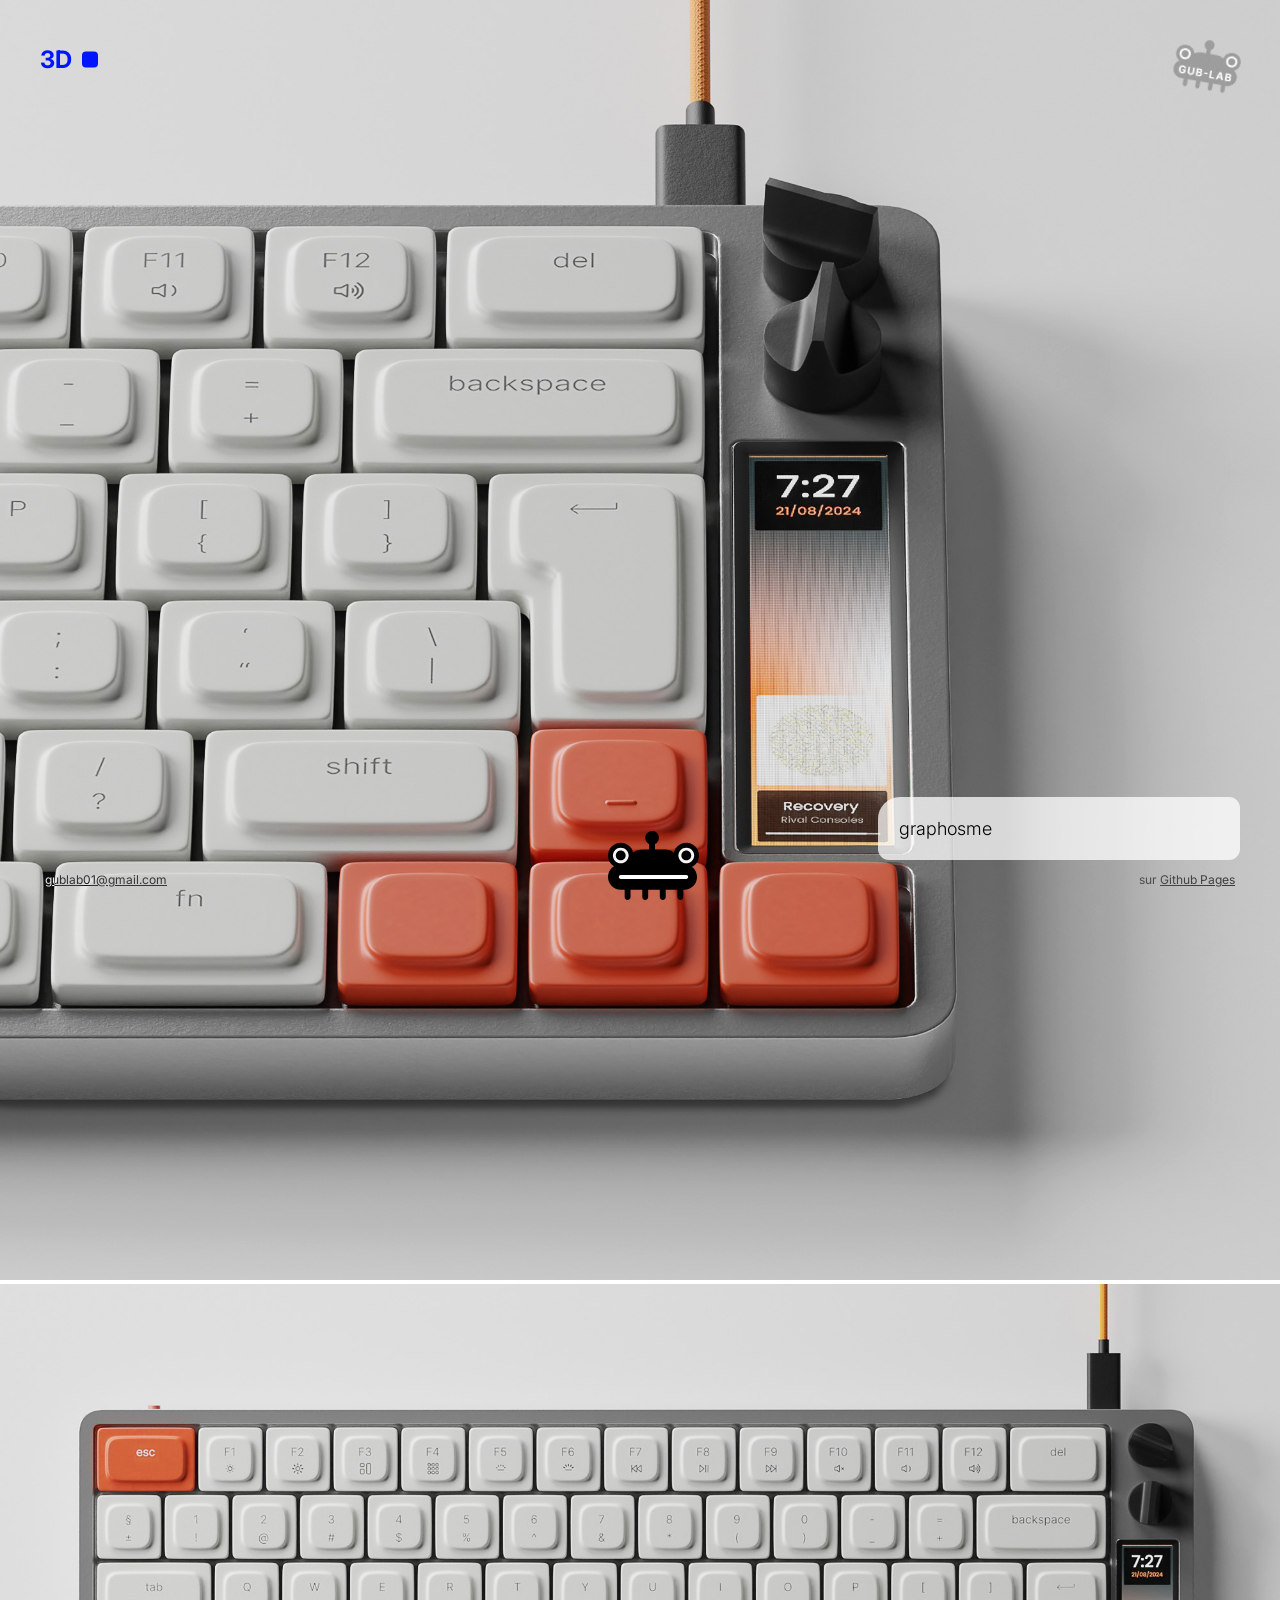
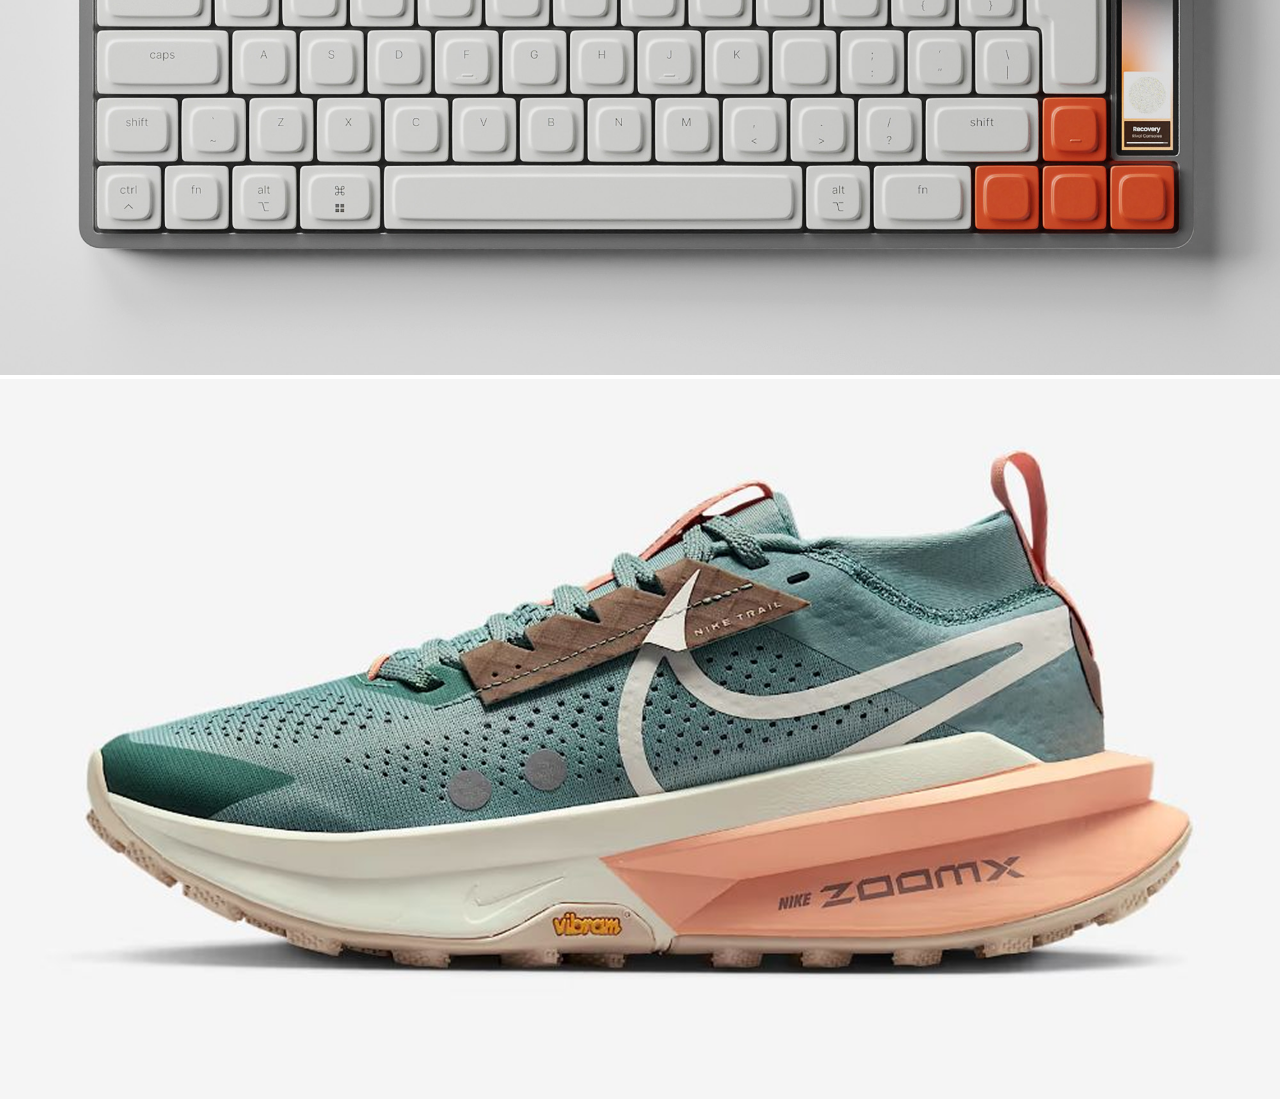
==== 3d.html @ b43754ce "final avant le contenu" ====
<!DOCTYPE html>
<html lang="fr">

<head>
  <meta charset="UTF-8">
  <meta name="viewport" content="width=device-width, initial-scale=1.0">
  <title>GUB-LAB</title>
  <link rel="stylesheet" href="style.css">
  <link rel="icon" type="image/png" href="images/gub.svg">

  <link rel="preconnect" href="https://fonts.googleapis.com">
  <link rel="preconnect" href="https://fonts.gstatic.com" crossorigin>
  <link
    href="https://fonts.googleapis.com/css2?family=Inter:ital,opsz,wght@0,14..32,100..900;1,14..32,100..900&display=swap"
    rel="stylesheet">
</head>

<body>
  <header>
    <a href="index.html">
      <img id="logo" class="tournable" src="images/logo transparent.svg" alt="Accueil" width="67">
    </a>
  </header>

  <div class="galerie">
    <img src="images/knobzoom.jpg" alt="Projet 1" onclick="document.getElementById('desc').textContent = 'Bravo'">
    <img src="images/knobwide.jpg" alt="Projet 2" onclick="document.getElementById('desc').textContent = '3'">
    <img src="images/projet1.png" alt="Projet 3" onclick="document.getElementById('desc').textContent = '54534e'">
  </div>
  <div>

    <nav class="liste">
      <ul>

          <li class="bleu">3D<img class="tournable" src="images/icon 3d.svg" alt="icon 3d" width="16"></li>

      </ul>
    </nav>

    <div class="boite-desc" contenteditable="true" spellcheck="false">
      <p id="desc">
        graphosme
      </p>

    </div>
    <script src="grab.js"></script>
  </div>
  <footer>

    <div class="contact">
      <span><a href="mailto:gublab01@gmail.com">gublab01@gmail.com</a></span>
    </div>

    <div id="heure">
      <span id="heures">00</span>
      <span class="points">:</span>
      <span id="minutes">00</span>
    </div>
    <script src="heure.js"></script>

    <div class="info">
      <span>sur <a href="https://github.com/gub-lab/portfolio">Github Pages</a></span>
    </div>

  </footer>

  <div class="gub">
    <img src="images/gub.svg" alt="gub">
  </div>

</body>

</html>
---- style.css ----
a {
  color: inherit;
  text-decoration: none;
  
}

body {
  margin: 0;
  padding: 0;
  font-family: "Inter", sans-serif;
  cursor:crosshair;
}
  
.petit-mot {
  font-size: 3px;
}



#logo {
  position: fixed;
  right: 40px;
  top: 40px;
  mix-blend-mode:overlay;
  rotate: 10deg;
}

.galerie img {
  width: 100%;
}

.boite-desc {
  position: fixed;
  visibility: hidden;
  bottom: 40px;
  right: 40px;

  width: 320px;

  padding: 21px;
  border-radius: 22px 11px 11px 11px;

  background-color: #ffffffbe;

  outline: none;
  overflow-wrap: break-word;

  font-weight: 300;

  cursor: grab;
  animation: apparition 0.5s ease 1.5s forwards;
}

@keyframes apparition {
  from {
    opacity: 0;
  }

  to {
    opacity: 1;
    visibility: visible;
  }
}

.boite-desc:active {
  cursor: grabbing;
}

.boite-desc p {
  font-size: 18px;

  margin: 0;
  padding: 0;
}

.liste{
  list-style: none;
  position: fixed;

  top: 40px;
  left: 40px;
  
  font-size: 24px;
  font-weight: bold;
}

.liste ul {
  padding: 0;
  margin: 0;
}

.liste li {
  display: flex;

  gap: 10px;

  padding-top: 5px;
}


.projet {
  display: flex;
}

.violet {
  color: #EA00FF;
}

.rouge {
  color: #FF0000;
}

.bleu {
  color: #0015FF;
}

.noir {
  color: #000000;
}

footer {
  color: white;
  font-size: 12px;
  mix-blend-mode: difference;
}

footer a {
  cursor: help;
}

.contact{
  position: fixed;
  left: 45px;
  bottom: 13px;
  text-decoration: underline;
}

#heure {
  position: fixed;
  bottom: 13px;
  left: 50%;
  transform: translateX(-50%);
}

.points {
  animation: clignoter 1s infinite;
}

.info{
  position: fixed;
  right: 45px;
  bottom: 13px;
}

.info a {
  text-decoration: underline;
}

.gub {
  position: fixed;
  bottom: -4px;
  left: 47.5%;
  width: 100px;
  transition: transform 0.3s ease-in-out;
}

.gub:hover {
  transform:scale(0, 0);
  transform:translateX(80px);
}

.tournable {
  animation: tourner 1s linear infinite;
  animation-play-state: paused;
  transform-origin: center;
}

.tournable:hover {
  animation-play-state: running;
}

@keyframes tourner {

  from {
    transform: rotate(0deg);
  }

  to {
    transform: rotate(360deg);
  }
}

@media screen and (max-width: 768px) {
  .desc {
    width: 100px;
  }
  .gub {
    display: none
  }
}



@keyframes clignoter {

  0%,
  50% {
    opacity: 1;
  }

  51%,
  100% {
    opacity: 0;
  }
}
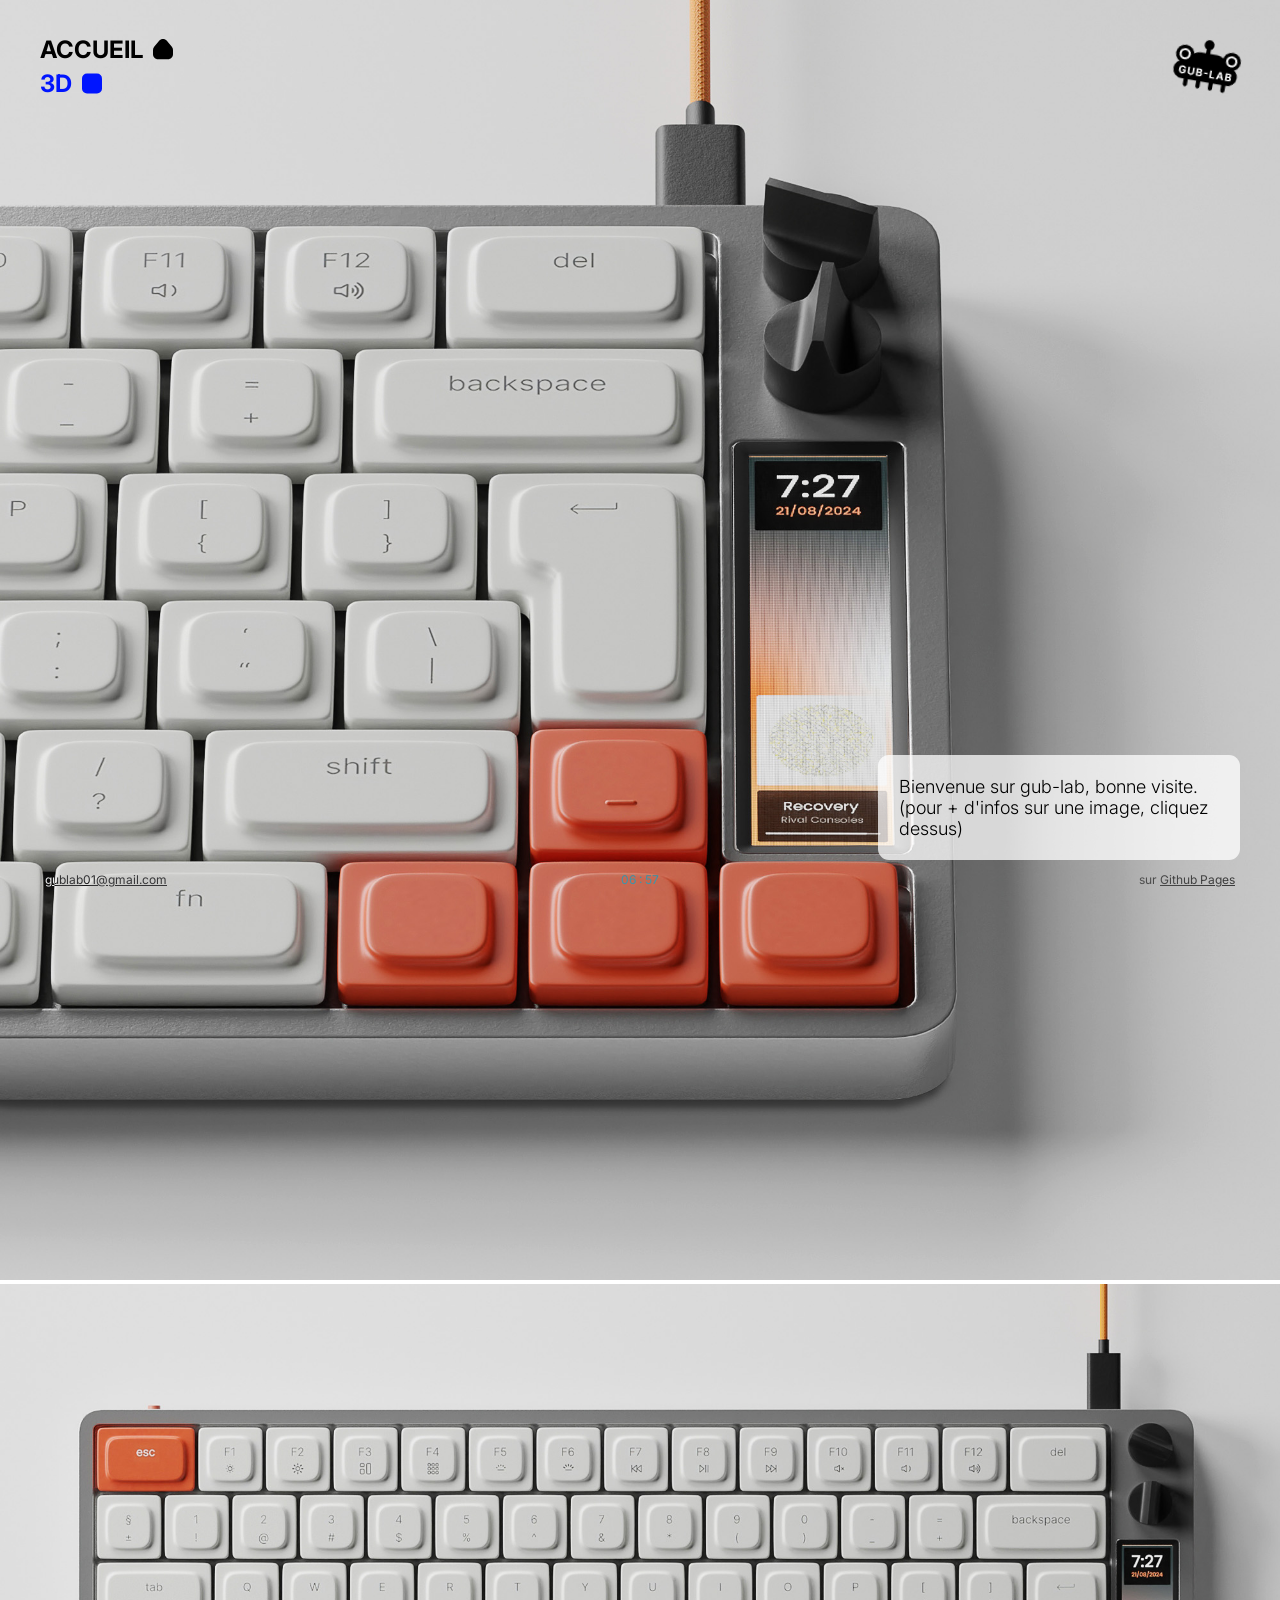
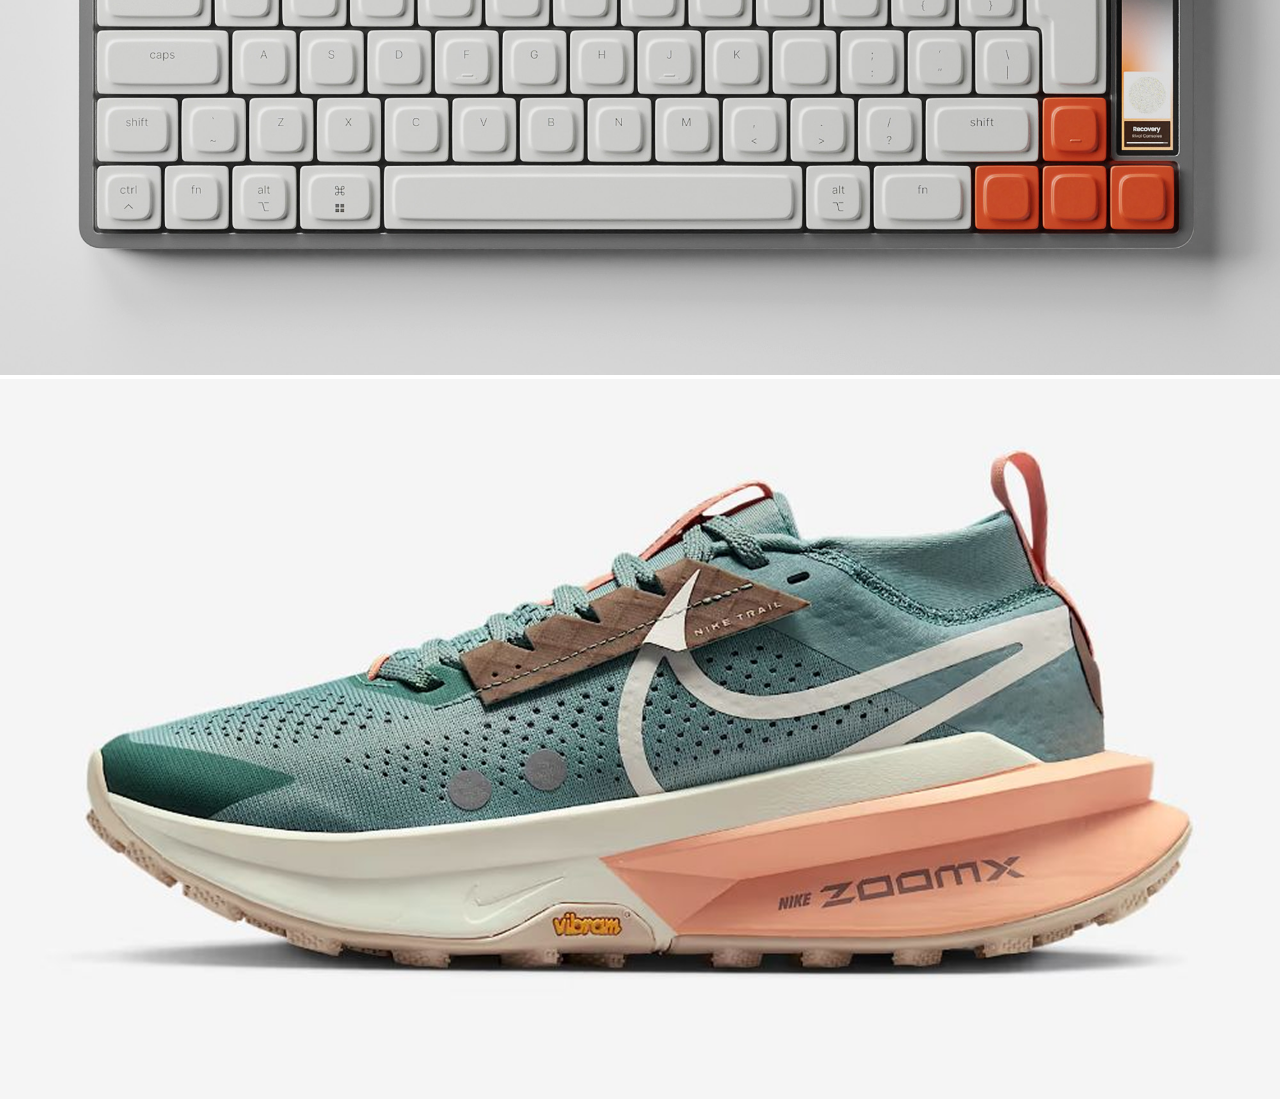
==== commit 9e7fb059: "setup autres pages" ====
--- a/3d.html
+++ b/3d.html
@@ -10,41 +10,46 @@
 
   <link rel="preconnect" href="https://fonts.googleapis.com">
   <link rel="preconnect" href="https://fonts.gstatic.com" crossorigin>
-  <link
-    href="https://fonts.googleapis.com/css2?family=Inter:ital,opsz,wght@0,14..32,100..900;1,14..32,100..900&display=swap"
-    rel="stylesheet">
+  <link href="https://fonts.googleapis.com/css2?family=Inter:wght@300;700&display=swap" rel="stylesheet">
+
+  <meta name="description"
+    content="GUB-LAB est un portfolio artistique présentant une sélection de travaux visuels, expérimentations et projets personnels.">
+
+  <script src="grab.js" defer></script>
+  <script src="heure.js" defer></script>
 </head>
 
 <body>
   <header>
-    <a href="index.html">
-      <img id="logo" class="tournable" src="images/logo transparent.svg" alt="Accueil" width="67">
-    </a>
-  </header>
-
-  <div class="galerie">
-    <img src="images/knobzoom.jpg" alt="Projet 1" onclick="document.getElementById('desc').textContent = 'Bravo'">
-    <img src="images/knobwide.jpg" alt="Projet 2" onclick="document.getElementById('desc').textContent = '3'">
-    <img src="images/projet1.png" alt="Projet 3" onclick="document.getElementById('desc').textContent = '54534e'">
-  </div>
-  <div>
-
+    <img id="logo" class="tournable" src="images/logo transparent.svg" alt="Accueil" width="67">
     <nav class="liste">
       <ul>
-
-          <li class="bleu">3D<img class="tournable" src="images/icon 3d.svg" alt="icon 3d" width="16"></li>
-
+        <li class="noir anim-texte"><a href="/">ACCUEIL</a><img class="tournable"
+            src="images/icon accueil.svg" alt="icon accueil" width="20">
+        </li>
+        <li class="bleu anim-texte"><a href="3d.html">3D</a><img class="tournable"
+            src="images/icon 3d.svg" alt="icon 3d" width="20">
+        </li>
       </ul>
     </nav>
+  </header>
+  <main>
+    <div class="galerie">
+      <img src="images/knobzoom.jpg" alt="Projet 1" onclick="document.getElementById('desc').textContent = 'Bravo'"
+        fetchpriority="high">
+      <img src="images/knobwide.jpg" alt="Projet 2" onclick="document.getElementById('desc').textContent = '3'">
+      <img src="images/projet1.png" alt="Projet 3" onclick="document.getElementById('desc').textContent = '54534e'">
+    </div>
 
     <div class="boite-desc" contenteditable="true" spellcheck="false">
       <p id="desc">
-        graphosme
+        Bienvenue sur gub-lab, bonne visite. (pour + d'infos sur une image, cliquez dessus)
       </p>
 
     </div>
-    <script src="grab.js"></script>
-  </div>
+
+
+  </main>
   <footer>
 
     <div class="contact">
@@ -56,7 +61,6 @@
       <span class="points">:</span>
       <span id="minutes">00</span>
     </div>
-    <script src="heure.js"></script>
 
     <div class="info">
       <span>sur <a href="https://github.com/gub-lab/portfolio">Github Pages</a></span>
@@ -64,10 +68,6 @@
 
   </footer>
 
-  <div class="gub">
-    <img src="images/gub.svg" alt="gub">
-  </div>
-
 </body>
 
 </html>
--- a/style.css
+++ b/style.css
@@ -1,29 +1,37 @@
 a {
   color: inherit;
   text-decoration: none;
-  
+
 }
 
 body {
   margin: 0;
   padding: 0;
   font-family: "Inter", sans-serif;
-  cursor:crosshair;
-}
-  
-.petit-mot {
-  font-size: 3px;
-}
-
-
+  cursor: crosshair;
+}
 
 #logo {
   position: fixed;
+  cursor: grab;
   right: 40px;
   top: 40px;
-  mix-blend-mode:overlay;
   rotate: 10deg;
-}
+
+  animation: rotation 10s linear infinite;
+}
+
+@keyframes rotation {
+  from {
+    rotate: 0deg;
+  }
+
+  to {
+    rotate: 360deg;
+  }
+}
+
+#logo:active {cursor: grabbing;}
 
 .galerie img {
   width: 100%;
@@ -38,7 +46,7 @@
   width: 320px;
 
   padding: 21px;
-  border-radius: 22px 11px 11px 11px;
+  border-radius: 11px;
 
   background-color: #ffffffbe;
 
@@ -47,8 +55,14 @@
 
   font-weight: 300;
 
-  cursor: grab;
+  cursor: text;
+  transition: transform 0.2s ease-in-out;
   animation: apparition 0.5s ease 1.5s forwards;
+  transform-origin: bottom right;
+}
+
+.boite-desc:hover {
+  transform: scale(1.1);
 }
 
 @keyframes apparition {
@@ -62,9 +76,7 @@
   }
 }
 
-.boite-desc:active {
-  cursor: grabbing;
-}
+
 
 .boite-desc p {
   font-size: 18px;
@@ -73,15 +85,17 @@
   padding: 0;
 }
 
-.liste{
+
+
+.liste {
   list-style: none;
   position: fixed;
 
-  top: 40px;
+  top: 30px;
   left: 40px;
-  
+
   font-size: 24px;
-  font-weight: bold;
+  font-weight: 700;
 }
 
 .liste ul {
@@ -100,6 +114,14 @@
 
 .projet {
   display: flex;
+}
+
+.anim-texte {
+  transition: transform 0.3s ease-in-out;
+}
+
+.anim-texte:hover {
+  transform: translateX(10px);
 }
 
 .violet {
@@ -128,13 +150,75 @@
   cursor: help;
 }
 
-.contact{
+.contact {
   position: fixed;
   left: 45px;
   bottom: 13px;
   text-decoration: underline;
 }
 
+.info {
+  position: fixed;
+  right: 45px;
+  bottom: 13px;
+}
+
+.info a {
+  text-decoration: underline;
+}
+
+.tournable {
+  animation: tourner 2s linear infinite;
+  animation-play-state: paused;
+  transform-origin: center;
+}
+
+.anim-texte:hover .tournable{
+  animation-play-state: running;
+}
+
+@keyframes tourner {
+
+  from {
+    transform: rotate(0deg);
+  }
+
+  to {
+    transform: rotate(360deg);
+  }
+}
+
+@media screen and (max-width: 768px) {
+  .boite-desc {
+    width: 130px;
+    right: 20px;
+    padding: 13px;
+    padding-right: 10px;
+  }
+
+  .liste {
+    font-size: 20px;
+    left: 20px;
+    top: 20px;
+  }
+
+  footer {
+    font-size: 10px;
+  }
+
+  .contact {
+    left: 20px;
+  }
+
+  .info {
+    right: 20px;
+  }
+
+  .boite-desc p {
+    font-size: 14px;
+  }
+}
+
 #heure {
   position: fixed;
   bottom: 13px;
@@ -146,61 +230,6 @@
   animation: clignoter 1s infinite;
 }
 
-.info{
-  position: fixed;
-  right: 45px;
-  bottom: 13px;
-}
-
-.info a {
-  text-decoration: underline;
-}
-
-.gub {
-  position: fixed;
-  bottom: -4px;
-  left: 47.5%;
-  width: 100px;
-  transition: transform 0.3s ease-in-out;
-}
-
-.gub:hover {
-  transform:scale(0, 0);
-  transform:translateX(80px);
-}
-
-.tournable {
-  animation: tourner 1s linear infinite;
-  animation-play-state: paused;
-  transform-origin: center;
-}
-
-.tournable:hover {
-  animation-play-state: running;
-}
-
-@keyframes tourner {
-
-  from {
-    transform: rotate(0deg);
-  }
-
-  to {
-    transform: rotate(360deg);
-  }
-}
-
-@media screen and (max-width: 768px) {
-  .desc {
-    width: 100px;
-  }
-  .gub {
-    display: none
-  }
-}
-
-
-
 @keyframes clignoter {
 
   0%,
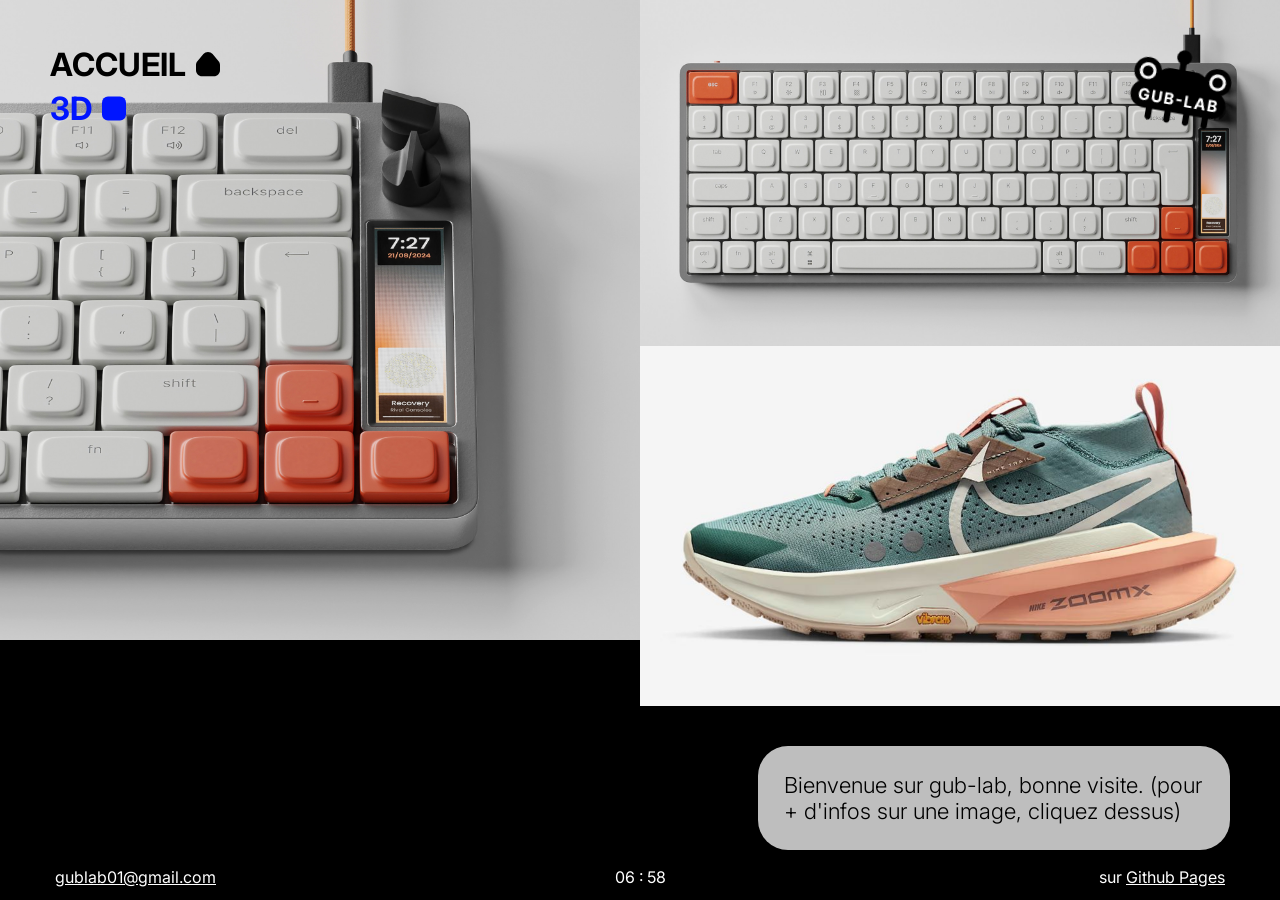
==== commit 452ee477: "finition taille" ====
--- a/3d.html
+++ b/3d.html
@@ -25,10 +25,10 @@
     <nav class="liste">
       <ul>
         <li class="noir anim-texte"><a href="/">ACCUEIL</a><img class="tournable"
-            src="images/icon accueil.svg" alt="icon accueil" width="20">
+            src="images/icon accueil.svg" alt="icon accueil">
         </li>
         <li class="bleu anim-texte"><a href="3d.html">3D</a><img class="tournable"
-            src="images/icon 3d.svg" alt="icon 3d" width="20">
+            src="images/icon 3d.svg" alt="icon 3d">
         </li>
       </ul>
     </nav>
--- a/style.css
+++ b/style.css
@@ -9,16 +9,19 @@
   padding: 0;
   font-family: "Inter", sans-serif;
   cursor: crosshair;
+  background-color: #000000;
 }
 
 #logo {
   position: fixed;
   cursor: grab;
-  right: 40px;
-  top: 40px;
+  right: 50px;
+  top: 50px;
   rotate: 10deg;
+  width: 100px;
 
   animation: rotation 10s linear infinite;
+  z-index: 100;
 }
 
 @keyframes rotation {
@@ -31,22 +34,31 @@
   }
 }
 
-#logo:active {cursor: grabbing;}
+#logo:active {
+  cursor: grabbing;
+}
+
+.galerie {
+  columns: 2;
+  column-gap: 0px;
+  
+}
 
 .galerie img {
   width: 100%;
-}
+  display: block;
+}
+
 
 .boite-desc {
   position: fixed;
-  visibility: hidden;
-  bottom: 40px;
-  right: 40px;
-
-  width: 320px;
-
-  padding: 21px;
-  border-radius: 11px;
+  bottom: 50px;
+  right: 50px;
+
+  width: 420px;
+
+  padding: 26px;
+  border-radius: 30px;
 
   background-color: #ffffffbe;
 
@@ -56,30 +68,13 @@
   font-weight: 300;
 
   cursor: text;
-  transition: transform 0.2s ease-in-out;
-  animation: apparition 0.5s ease 1.5s forwards;
-  transform-origin: bottom right;
-}
-
-.boite-desc:hover {
-  transform: scale(1.1);
-}
-
-@keyframes apparition {
-  from {
-    opacity: 0;
-  }
-
-  to {
-    opacity: 1;
-    visibility: visible;
-  }
+  z-index: 100;
 }
 
 
 
 .boite-desc p {
-  font-size: 18px;
+  font-size: 22px;
 
   margin: 0;
   padding: 0;
@@ -91,11 +86,12 @@
   list-style: none;
   position: fixed;
 
-  top: 30px;
-  left: 40px;
-
-  font-size: 24px;
+  top: 40px;
+  left: 50px;
+
+  font-size: 32px;
   font-weight: 700;
+  z-index: 100;
 }
 
 .liste ul {
@@ -111,9 +107,8 @@
   padding-top: 5px;
 }
 
-
-.projet {
-  display: flex;
+li img {
+  width: 24px;
 }
 
 .anim-texte {
@@ -142,7 +137,7 @@
 
 footer {
   color: white;
-  font-size: 12px;
+  font-size: 16px;
   mix-blend-mode: difference;
 }
 
@@ -152,14 +147,14 @@
 
 .contact {
   position: fixed;
-  left: 45px;
+  left: 55px;
   bottom: 13px;
   text-decoration: underline;
 }
 
 .info {
   position: fixed;
-  right: 45px;
+  right: 55px;
   bottom: 13px;
 }
 
@@ -173,7 +168,7 @@
   transform-origin: center;
 }
 
-.anim-texte:hover .tournable{
+.anim-texte:hover .tournable {
   animation-play-state: running;
 }
 
@@ -189,11 +184,16 @@
 }
 
 @media screen and (max-width: 768px) {
+
+  #logo {
+    width: 50px;
+  }
+
   .boite-desc {
-    width: 130px;
+    width: 230px;
     right: 20px;
-    padding: 13px;
-    padding-right: 10px;
+    padding: 18px;
+    padding-right: 0px;
   }
 
   .liste {
@@ -202,6 +202,10 @@
     top: 20px;
   }
 
+  li img {
+    width: 18px;
+  }
+
   footer {
     font-size: 10px;
   }
@@ -216,6 +220,10 @@
 
   .boite-desc p {
     font-size: 14px;
+  }
+
+  .galerie{
+    columns: 1;
   }
 }
 
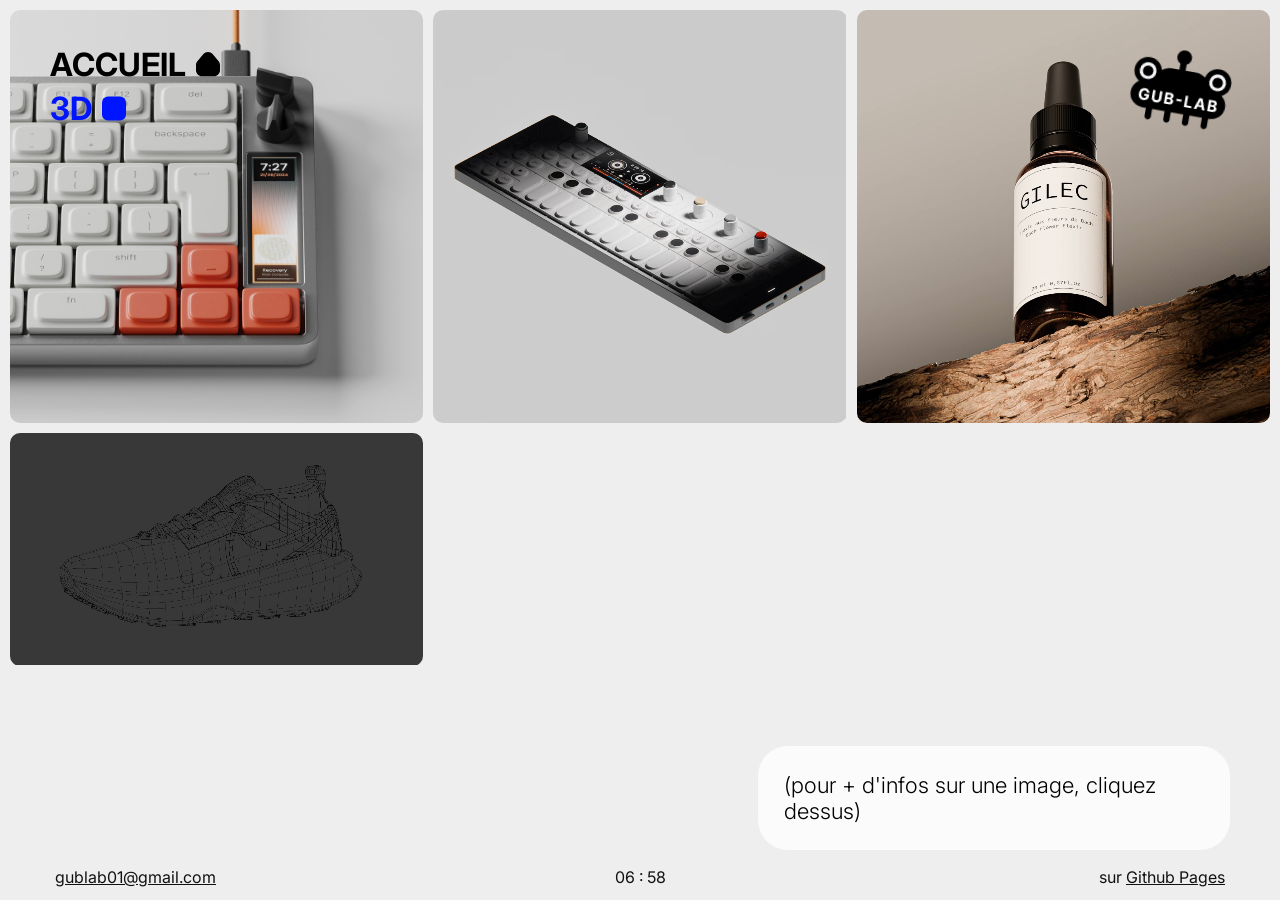
==== commit 0ded5997: "test mobile" ====
--- a/3d.html
+++ b/3d.html
@@ -6,7 +6,7 @@
   <meta name="viewport" content="width=device-width, initial-scale=1.0">
   <title>GUB-LAB</title>
   <link rel="stylesheet" href="style.css">
-  <link rel="icon" type="image/png" href="images/gub.svg">
+  <link rel="icon" type="image/png" href="images/icons/gub.svg">
 
   <link rel="preconnect" href="https://fonts.googleapis.com">
   <link rel="preconnect" href="https://fonts.gstatic.com" crossorigin>
@@ -21,29 +21,37 @@
 
 <body>
   <header>
-    <img id="logo" class="tournable" src="images/logo transparent.svg" alt="Accueil" width="67">
+    <img id="logo" class="tournable" src="images/icons/logo transparent.svg" alt="Accueil" width="67">
     <nav class="liste">
       <ul>
         <li class="noir anim-texte"><a href="/">ACCUEIL</a><img class="tournable"
-            src="images/icon accueil.svg" alt="icon accueil">
+            src="images/icons/icon accueil.svg" alt="icon accueil">
         </li>
         <li class="bleu anim-texte"><a href="3d.html">3D</a><img class="tournable"
-            src="images/icon 3d.svg" alt="icon 3d">
+            src="images/icons/icon 3d.svg" alt="icon 3d">
         </li>
       </ul>
     </nav>
   </header>
   <main>
     <div class="galerie">
-      <img src="images/knobzoom.jpg" alt="Projet 1" onclick="document.getElementById('desc').textContent = 'Bravo'"
-        fetchpriority="high">
-      <img src="images/knobwide.jpg" alt="Projet 2" onclick="document.getElementById('desc').textContent = '3'">
-      <img src="images/projet1.png" alt="Projet 3" onclick="document.getElementById('desc').textContent = '54534e'">
+      <img src="images/knobzoom.jpg" alt="knob"
+        onclick="document.getElementById('desc').textContent = 'Reproduction du clavier KNOB de worklouder'" fetchpriority="high">
+        
+      <video src="images/mode-nike.webm" loop="" autoplay="true" muted="" playsinline="true" data-wf-ignore="true"
+        class="u-cover-absolute is--hero"
+        onclick="document.getElementById('desc').textContent = 'Exercice de modélisation sur la chaussure Nike Zegama 2'"></video>
+      <video src="images/te.webm" loop="" autoplay="true" muted="" playsinline="true" data-wf-ignore="true"
+        class="u-cover-absolute is--hero"
+        onclick="document.getElementById('desc').textContent = 'Reproduction du OP-1 FIELD de Teenage Engineering'"></video>
+        <video src="images/gilec.webm" loop="" autoplay="true" muted="" playsinline="true" data-wf-ignore="true"
+        class="u-cover-absolute is--hero"
+        onclick="document.getElementById('desc').textContent = 'Rendu d\'une marque fictive de parfum GILEC'"></video>
     </div>
 
     <div class="boite-desc" contenteditable="true" spellcheck="false">
       <p id="desc">
-        Bienvenue sur gub-lab, bonne visite. (pour + d'infos sur une image, cliquez dessus)
+        (pour + d'infos sur une image, cliquez dessus)
       </p>
 
     </div>
--- a/style.css
+++ b/style.css
@@ -9,7 +9,7 @@
   padding: 0;
   font-family: "Inter", sans-serif;
   cursor: crosshair;
-  background-color: #000000;
+  background-color: #eeeeee;
 }
 
 #logo {
@@ -39,12 +39,29 @@
 }
 
 .galerie {
-  columns: 2;
-  column-gap: 0px;
-  
+  columns: 3;
+  column-gap: 10px;
+  margin: 10px;
+  
+  
+}
+
+.home img{
+  width: 100%;
 }
 
 .galerie img {
+  border-radius: 10px;
+  margin-bottom: 10px;
+  width: 100%;
+  display: block;
+  
+  
+}
+
+.galerie video {
+  margin-bottom: 10px;
+  border-radius: 10px;
   width: 100%;
   display: block;
 }
@@ -112,7 +129,7 @@
 }
 
 .anim-texte {
-  transition: transform 0.3s ease-in-out;
+  transition: transform 0.2s ease-in-out;
 }
 
 .anim-texte:hover {
@@ -133,6 +150,10 @@
 
 .noir {
   color: #000000;
+}
+
+.vert {
+  color: #00ff00;
 }
 
 footer {
@@ -186,7 +207,7 @@
 @media screen and (max-width: 768px) {
 
   #logo {
-    width: 50px;
+    width: 70px;
   }
 
   .boite-desc {
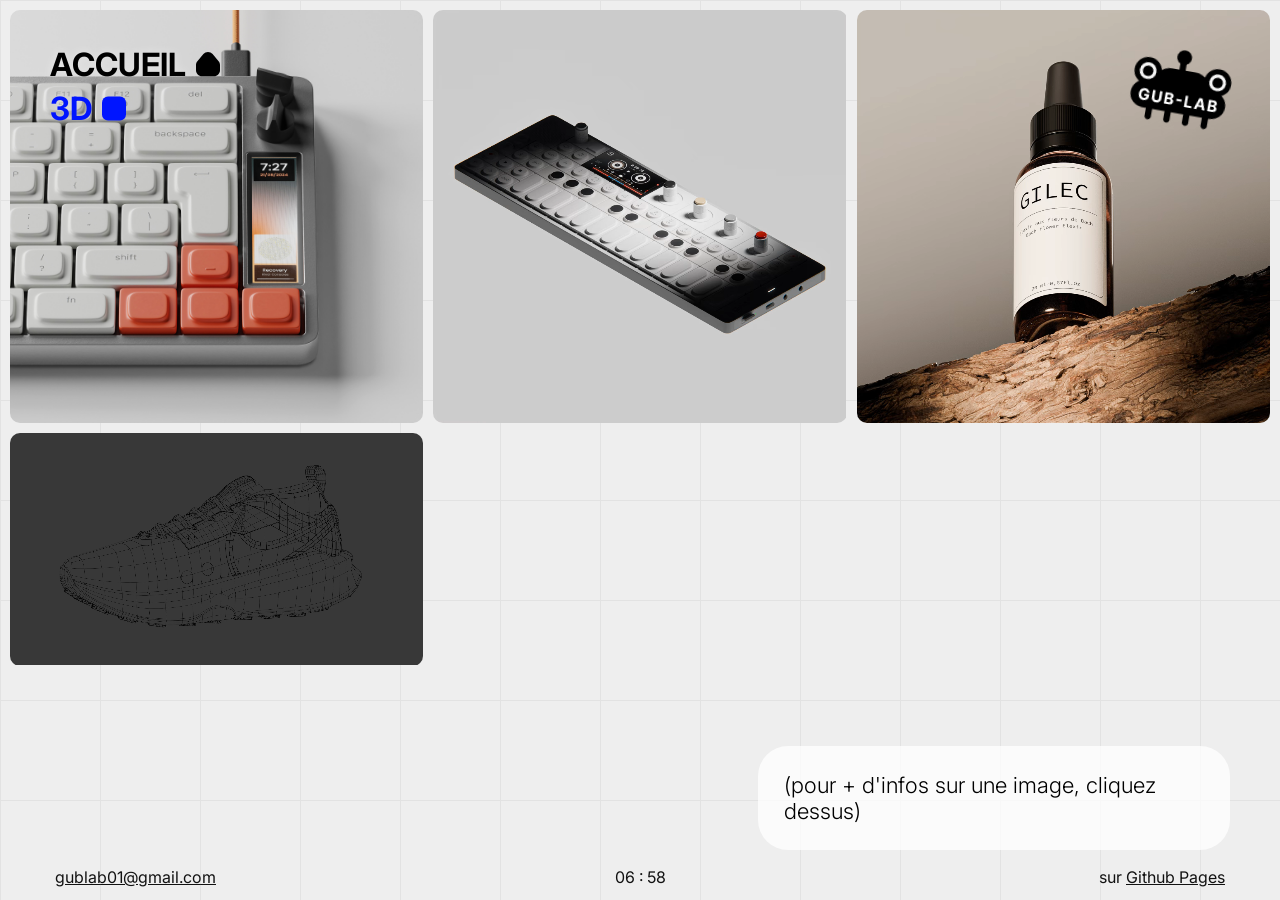
==== commit fbd37c08: "nouveau layout et contenu" ====
--- a/3d.html
+++ b/3d.html
@@ -35,17 +35,14 @@
   </header>
   <main>
     <div class="galerie">
-      <img src="images/knobzoom.jpg" alt="knob"
+      <img src="images/knobzoom.jpg" alt="knob" fetchpriority=high
         onclick="document.getElementById('desc').textContent = 'Reproduction du clavier KNOB de worklouder'" fetchpriority="high">
         
-      <video src="images/mode-nike.webm" loop="" autoplay="true" muted="" playsinline="true" data-wf-ignore="true"
-        class="u-cover-absolute is--hero"
+      <video src="images/mode-nike.webm" autoplay muted loop playsinline
         onclick="document.getElementById('desc').textContent = 'Exercice de modélisation sur la chaussure Nike Zegama 2'"></video>
-      <video src="images/te.webm" loop="" autoplay="true" muted="" playsinline="true" data-wf-ignore="true"
-        class="u-cover-absolute is--hero"
+      <video src="images/te.webm" autoplay muted loop playsinline
         onclick="document.getElementById('desc').textContent = 'Reproduction du OP-1 FIELD de Teenage Engineering'"></video>
-        <video src="images/gilec.webm" loop="" autoplay="true" muted="" playsinline="true" data-wf-ignore="true"
-        class="u-cover-absolute is--hero"
+        <video src="images/gilec.webm" autoplay muted loop playsinline
         onclick="document.getElementById('desc').textContent = 'Rendu d\'une marque fictive de parfum GILEC'"></video>
     </div>
 
--- a/style.css
+++ b/style.css
@@ -12,6 +12,16 @@
   background-color: #eeeeee;
 }
 
+body {
+  background-image:
+    linear-gradient(#e2e2e2 1px, transparent 1px),
+    linear-gradient(90deg, #e2e2e2 1px, transparent 1px);
+  background-size: 100px 100px;
+
+  background-attachment: fixed;
+}
+
+
 #logo {
   position: fixed;
   cursor: grab;
@@ -118,10 +128,9 @@
 
 .liste li {
   display: flex;
-
   gap: 10px;
-
   padding-top: 5px;
+  text-shadow: 0px 0px 10px rgba(255, 255, 255, 0.5);
 }
 
 li img {
@@ -153,7 +162,11 @@
 }
 
 .vert {
-  color: #00ff00;
+  color: #00df00;
+}
+
+.orange {
+  color: #ffae00;
 }
 
 footer {
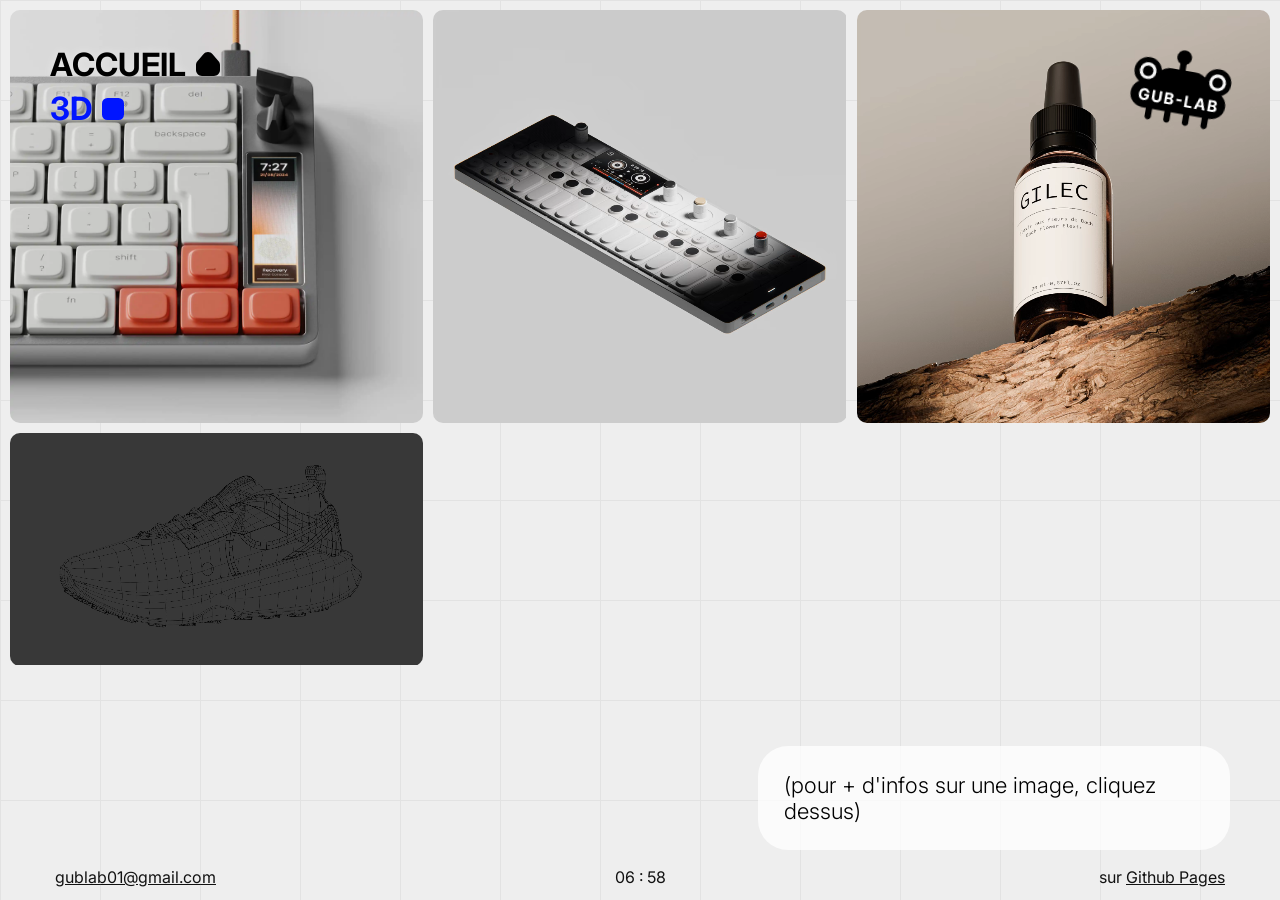
==== commit 84a2fffa: "ajustement mobile" ====
--- a/3d.html
+++ b/3d.html
@@ -35,7 +35,7 @@
   </header>
   <main>
     <div class="galerie">
-      <img src="images/knobzoom.jpg" alt="knob" fetchpriority=high
+      <img src="images/knobzoom.webp" alt="knob" fetchpriority=high
         onclick="document.getElementById('desc').textContent = 'Reproduction du clavier KNOB de worklouder'" fetchpriority="high">
         
       <video src="images/mode-nike.webm" autoplay muted loop playsinline
--- a/style.css
+++ b/style.css
@@ -131,6 +131,7 @@
   gap: 10px;
   padding-top: 5px;
   text-shadow: 0px 0px 10px rgba(255, 255, 255, 0.5);
+  align-items: center;
 }
 
 li img {
@@ -152,10 +153,12 @@
 .rouge {
   color: #FF0000;
 }
+.rouge img{width: 26px;}
 
 .bleu {
   color: #0015FF;
 }
+.bleu img{width: 22px;}
 
 .noir {
   color: #000000;
@@ -164,10 +167,12 @@
 .vert {
   color: #00df00;
 }
+.vert img{width: 26px;}
 
 .orange {
   color: #ffae00;
 }
+.orange img{width: 24px;}
 
 footer {
   color: white;
@@ -231,14 +236,18 @@
   }
 
   .liste {
-    font-size: 20px;
+    font-size: 22px;
     left: 20px;
     top: 20px;
   }
 
   li img {
-    width: 18px;
-  }
+    height: 20px;
+  }
+
+  .orange img{width: 18px;}
+  .noir img{width: 18px;}
+  .bleu img{width: 16px;}
 
   footer {
     font-size: 10px;
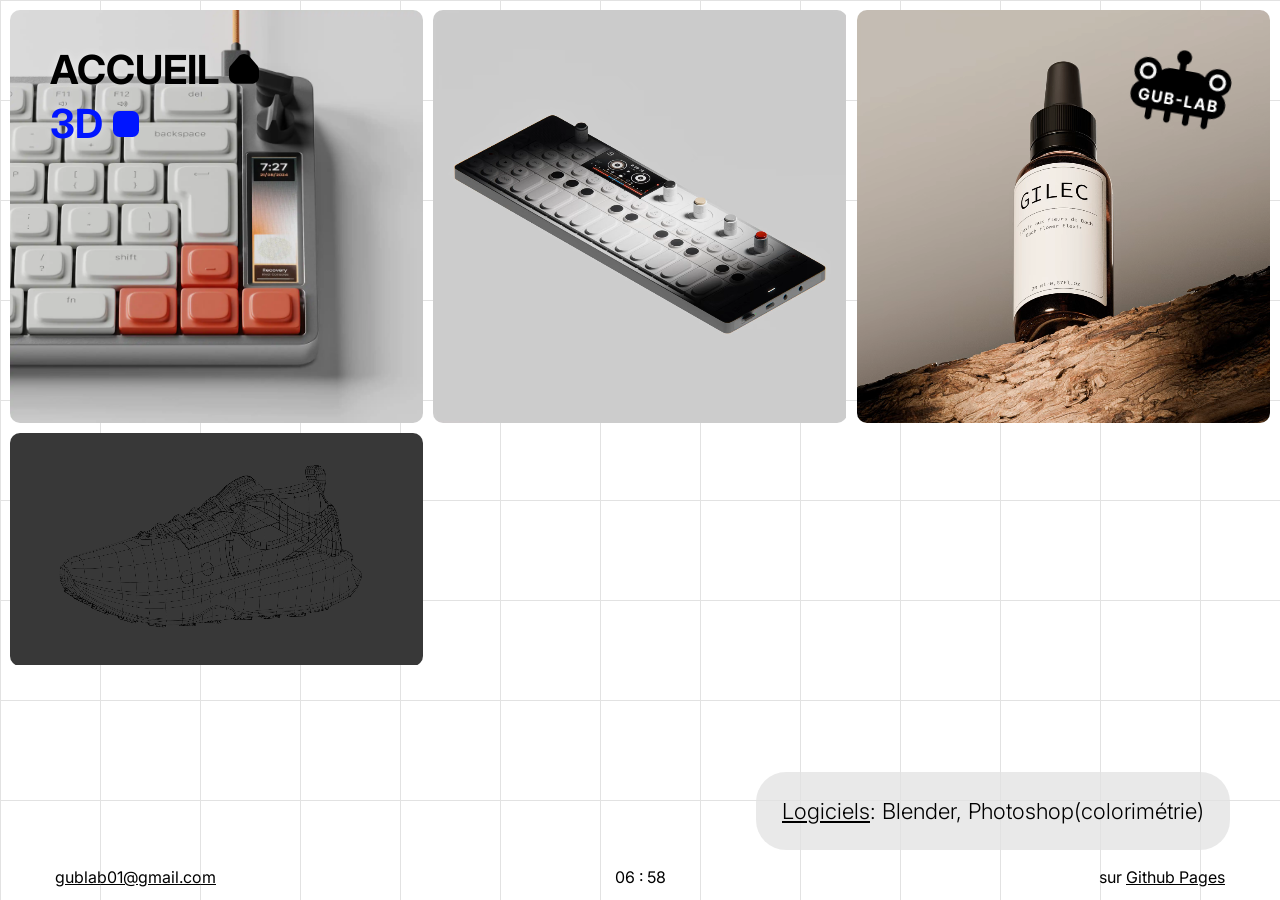
==== commit 660548ac: "ajustement mobile" ====
--- a/3d.html
+++ b/3d.html
@@ -45,10 +45,9 @@
         <video src="images/gilec.webm" autoplay muted loop playsinline
         onclick="document.getElementById('desc').textContent = 'Rendu d\'une marque fictive de parfum GILEC'"></video>
     </div>
-
     <div class="boite-desc" contenteditable="true" spellcheck="false">
       <p id="desc">
-        (pour + d'infos sur une image, cliquez dessus)
+        <u>Logiciels</u>: Blender, Photoshop(colorimétrie)
       </p>
 
     </div>
--- a/style.css
+++ b/style.css
@@ -7,18 +7,17 @@
 body {
   margin: 0;
   padding: 0;
+
   font-family: "Inter", sans-serif;
+
   cursor: crosshair;
-  background-color: #eeeeee;
-}
-
-body {
+
+  background-color: #ffffff;
   background-image:
     linear-gradient(#e2e2e2 1px, transparent 1px),
     linear-gradient(90deg, #e2e2e2 1px, transparent 1px);
   background-size: 100px 100px;
 
-  background-attachment: fixed;
 }
 
 
@@ -52,11 +51,11 @@
   columns: 3;
   column-gap: 10px;
   margin: 10px;
-  
-  
-}
-
-.home img{
+
+
+}
+
+.home img {
   width: 100%;
 }
 
@@ -65,8 +64,8 @@
   margin-bottom: 10px;
   width: 100%;
   display: block;
-  
-  
+
+
 }
 
 .galerie video {
@@ -76,30 +75,29 @@
   display: block;
 }
 
-
 .boite-desc {
   position: fixed;
   bottom: 50px;
   right: 50px;
 
-  width: 420px;
+  max-width: 600px;
 
   padding: 26px;
   border-radius: 30px;
 
-  background-color: #ffffffbe;
+  background-color: #e2e2e2be;
 
   outline: none;
   overflow-wrap: break-word;
+  width: fit-content;
 
   font-weight: 300;
+  text-align: right;
 
   cursor: text;
   z-index: 100;
 }
 
-
-
 .boite-desc p {
   font-size: 22px;
 
@@ -107,8 +105,6 @@
   padding: 0;
 }
 
-
-
 .liste {
   list-style: none;
   position: fixed;
@@ -116,7 +112,7 @@
   top: 40px;
   left: 50px;
 
-  font-size: 32px;
+  font-size: 40px;
   font-weight: 700;
   z-index: 100;
 }
@@ -135,7 +131,7 @@
 }
 
 li img {
-  width: 24px;
+  width: 30px;
 }
 
 .anim-texte {
@@ -153,12 +149,12 @@
 .rouge {
   color: #FF0000;
 }
-.rouge img{width: 26px;}
 
 .bleu {
   color: #0015FF;
 }
-.bleu img{width: 22px;}
+
+.bleu img { width: 26px;}
 
 .noir {
   color: #000000;
@@ -167,12 +163,11 @@
 .vert {
   color: #00df00;
 }
-.vert img{width: 26px;}
 
 .orange {
   color: #ffae00;
 }
-.orange img{width: 24px;}
+
 
 footer {
   color: white;
@@ -229,10 +224,9 @@
   }
 
   .boite-desc {
-    width: 230px;
+    max-width: 250px;
     right: 20px;
     padding: 18px;
-    padding-right: 0px;
   }
 
   .liste {
@@ -245,9 +239,17 @@
     height: 20px;
   }
 
-  .orange img{width: 18px;}
-  .noir img{width: 18px;}
-  .bleu img{width: 16px;}
+  .orange img {
+    width: 18px;
+  }
+
+  .noir img {
+    width: 20px;
+  }
+
+  .bleu img {
+    width: 16px;
+  }
 
   footer {
     font-size: 10px;
@@ -265,7 +267,7 @@
     font-size: 14px;
   }
 
-  .galerie{
+  .galerie {
     columns: 1;
   }
 }
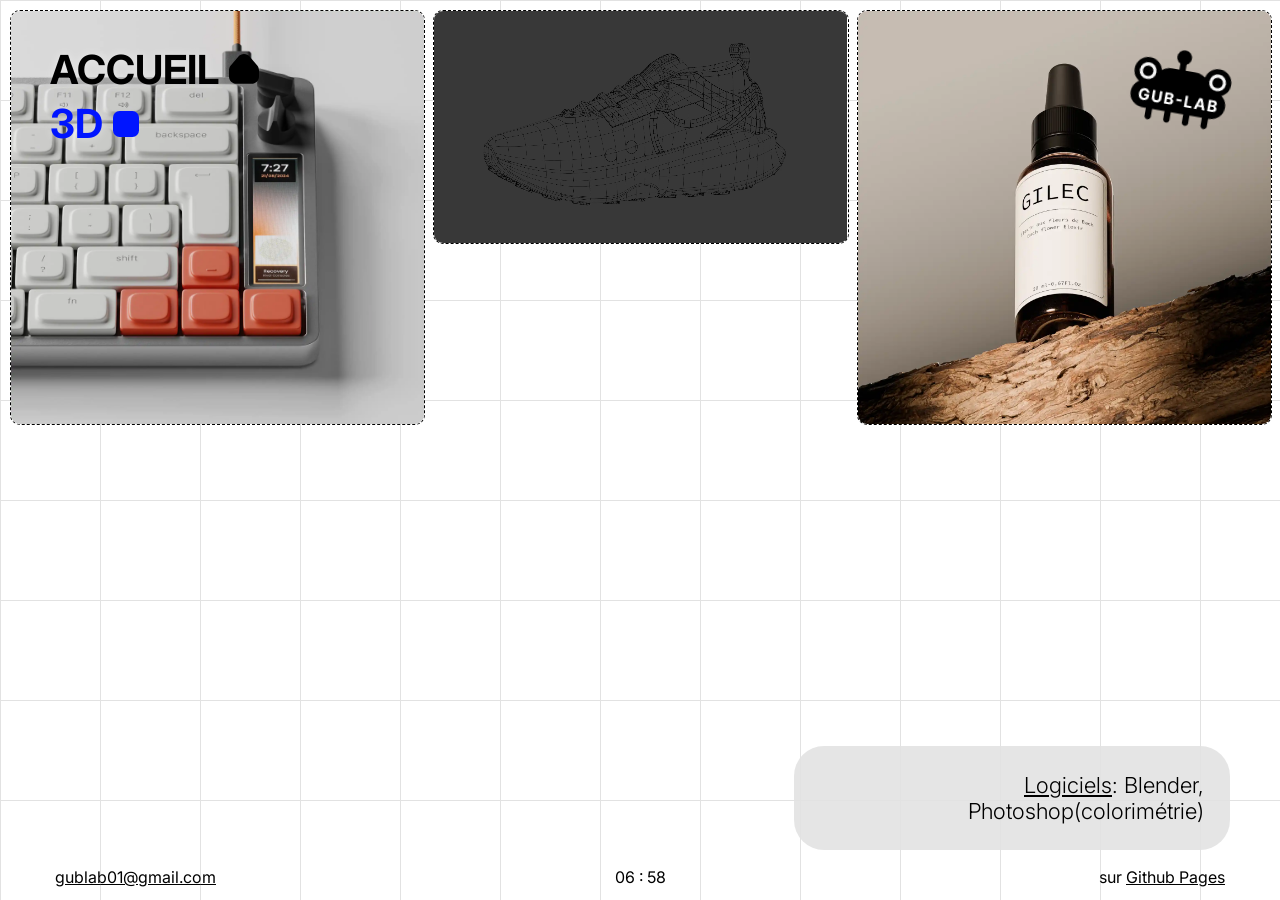
==== commit a39aefb9: "modification du fonctionnement" ====
--- a/3d.html
+++ b/3d.html
@@ -35,15 +35,9 @@
   </header>
   <main>
     <div class="galerie">
-      <img src="images/knobzoom.webp" alt="knob" fetchpriority=high
-        onclick="document.getElementById('desc').textContent = 'Reproduction du clavier KNOB de worklouder'" fetchpriority="high">
-        
-      <video src="images/mode-nike.webm" autoplay muted loop playsinline
-        onclick="document.getElementById('desc').textContent = 'Exercice de modélisation sur la chaussure Nike Zegama 2'"></video>
-      <video src="images/te.webm" autoplay muted loop playsinline
-        onclick="document.getElementById('desc').textContent = 'Reproduction du OP-1 FIELD de Teenage Engineering'"></video>
-        <video src="images/gilec.webm" autoplay muted loop playsinline
-        onclick="document.getElementById('desc').textContent = 'Rendu d\'une marque fictive de parfum GILEC'"></video>
+      <a href="3d/knob.html"><img src="images/knobzoom.webp" alt="projet knob" fetchpriority=high></a>
+      <video src="images/mode-nike.webm" autoplay muted loop playsinline></video>
+      <a href="3d/gilec.html"><img src="images/gilec1.webp" alt="projet cosmetique gilec"></a>
     </div>
     <div class="boite-desc" contenteditable="true" spellcheck="false">
       <p id="desc">
@@ -55,7 +49,7 @@
 
   </main>
   <footer>
-
+    <div class="espace"></div>
     <div class="contact">
       <span><a href="mailto:gublab01@gmail.com">gublab01@gmail.com</a></span>
     </div>
--- a/style.css
+++ b/style.css
@@ -47,55 +47,101 @@
   cursor: grabbing;
 }
 
+main {
+  margin: 10px;
+}
+
 .galerie {
   columns: 3;
   column-gap: 10px;
-  margin: 10px;
-
-
-}
-
-.home img {
-  width: 100%;
 }
 
 .galerie img {
   border-radius: 10px;
-  margin-bottom: 10px;
+
+  border-style:dashed;
+  border-width: 1px;
+
   width: 100%;
   display: block;
-
-
+  margin-bottom: 10px;
 }
 
 .galerie video {
-  margin-bottom: 10px;
-  border-radius: 10px;
+  border-radius: 10px;
+
+  border-style:dashed;
+  border-width: 1px;
+
   width: 100%;
   display: block;
-}
+  margin-bottom: 10px;
+}
+
+.img-wide img{
+  max-width: 100%;
+  height: auto;
+
+  border-radius: 10px;
+  border-style:dashed;
+  border-width: 1px;
+  margin-bottom: 10px;
+}
+
+.galerie img:hover{border-style: solid;}
+
+.galerie video:hover{border-style: solid;}
+
+.img-wide img:hover{border-style: solid;}
+
+.galerie2 {
+  columns: 2;
+  column-gap: 10px;
+}
+
+.galerie2 img {
+  border-radius: 10px;
+
+  border-style:dashed;
+  border-width: 1px;
+
+  width: 100%;
+  display: block;
+  margin-bottom: 10px;
+}
+
+.galerie2 video {
+  border-radius: 10px;
+
+  border-style:dashed;
+  border-width: 1px;
+
+  width: 100%;
+  display: block;
+  margin-bottom: 10px;
+}
+
+.galerie2 img:hover{border-style: solid;}
+
+.galerie2 video:hover{border-style: solid;}
 
 .boite-desc {
   position: fixed;
   bottom: 50px;
   right: 50px;
 
-  max-width: 600px;
+  max-width: 30%;
 
   padding: 26px;
   border-radius: 30px;
 
-  background-color: #e2e2e2be;
-
+  background-color: #e2e2e2e1;
   outline: none;
-  overflow-wrap: break-word;
-  width: fit-content;
 
   font-weight: 300;
   text-align: right;
 
   cursor: text;
-  z-index: 100;
 }
 
 .boite-desc p {
@@ -179,6 +225,10 @@
   cursor: help;
 }
 
+.espace {
+  margin: 200px;
+} 
+
 .contact {
   position: fixed;
   left: 55px;
@@ -202,6 +252,8 @@
   transform-origin: center;
 }
 
+
+
 .anim-texte:hover .tournable {
   animation-play-state: running;
 }
